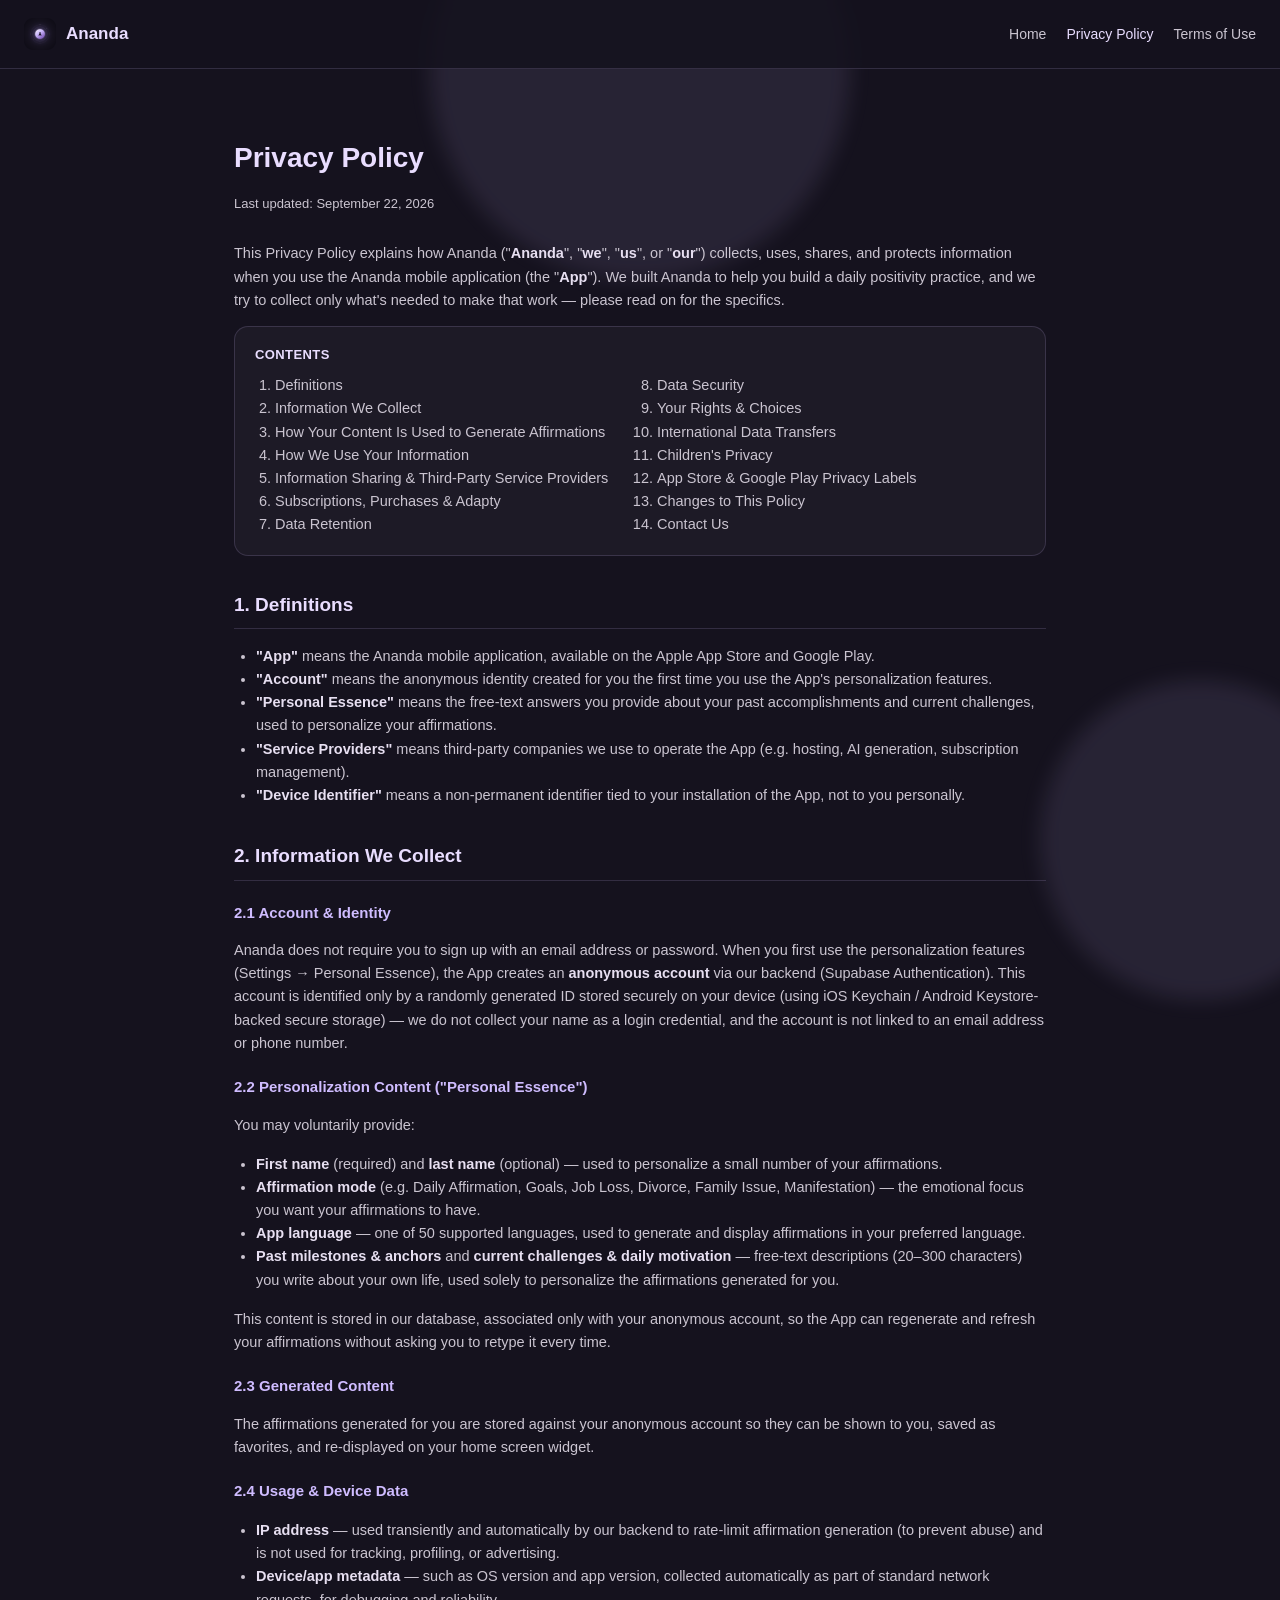
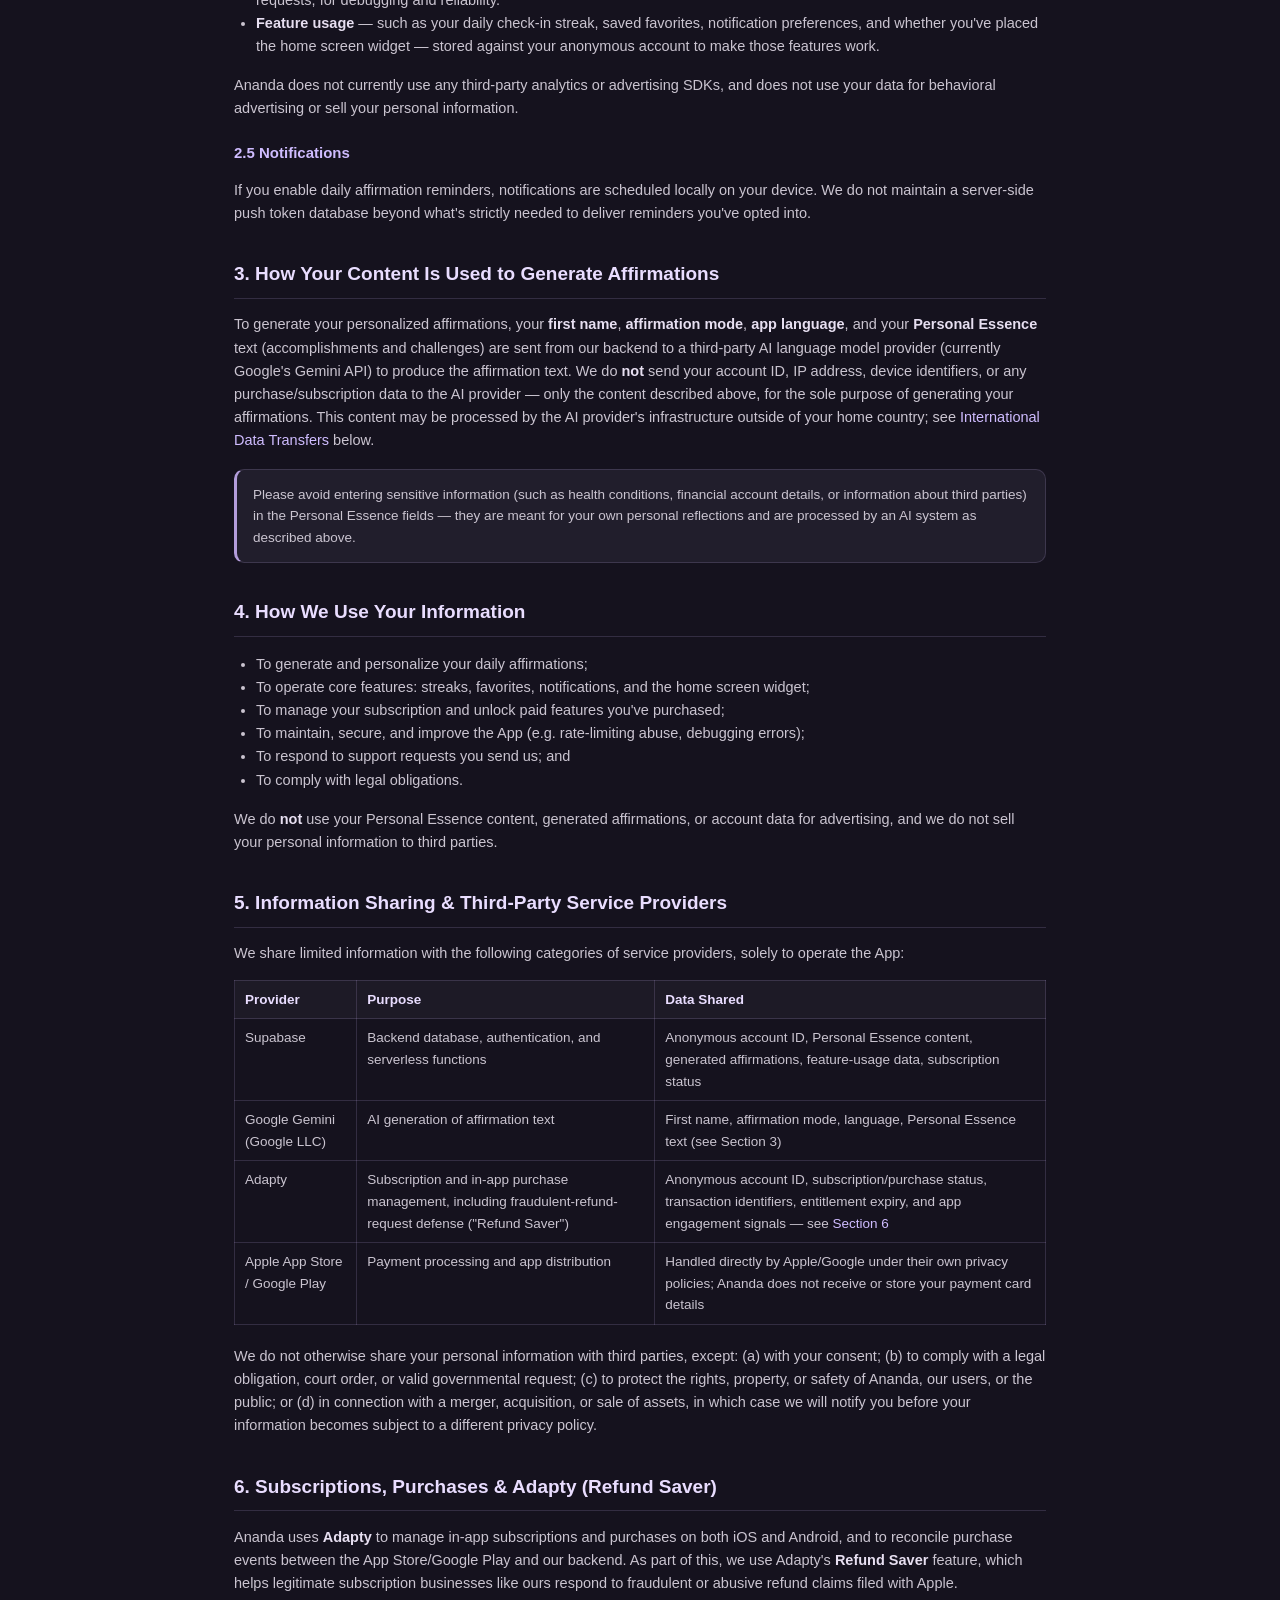
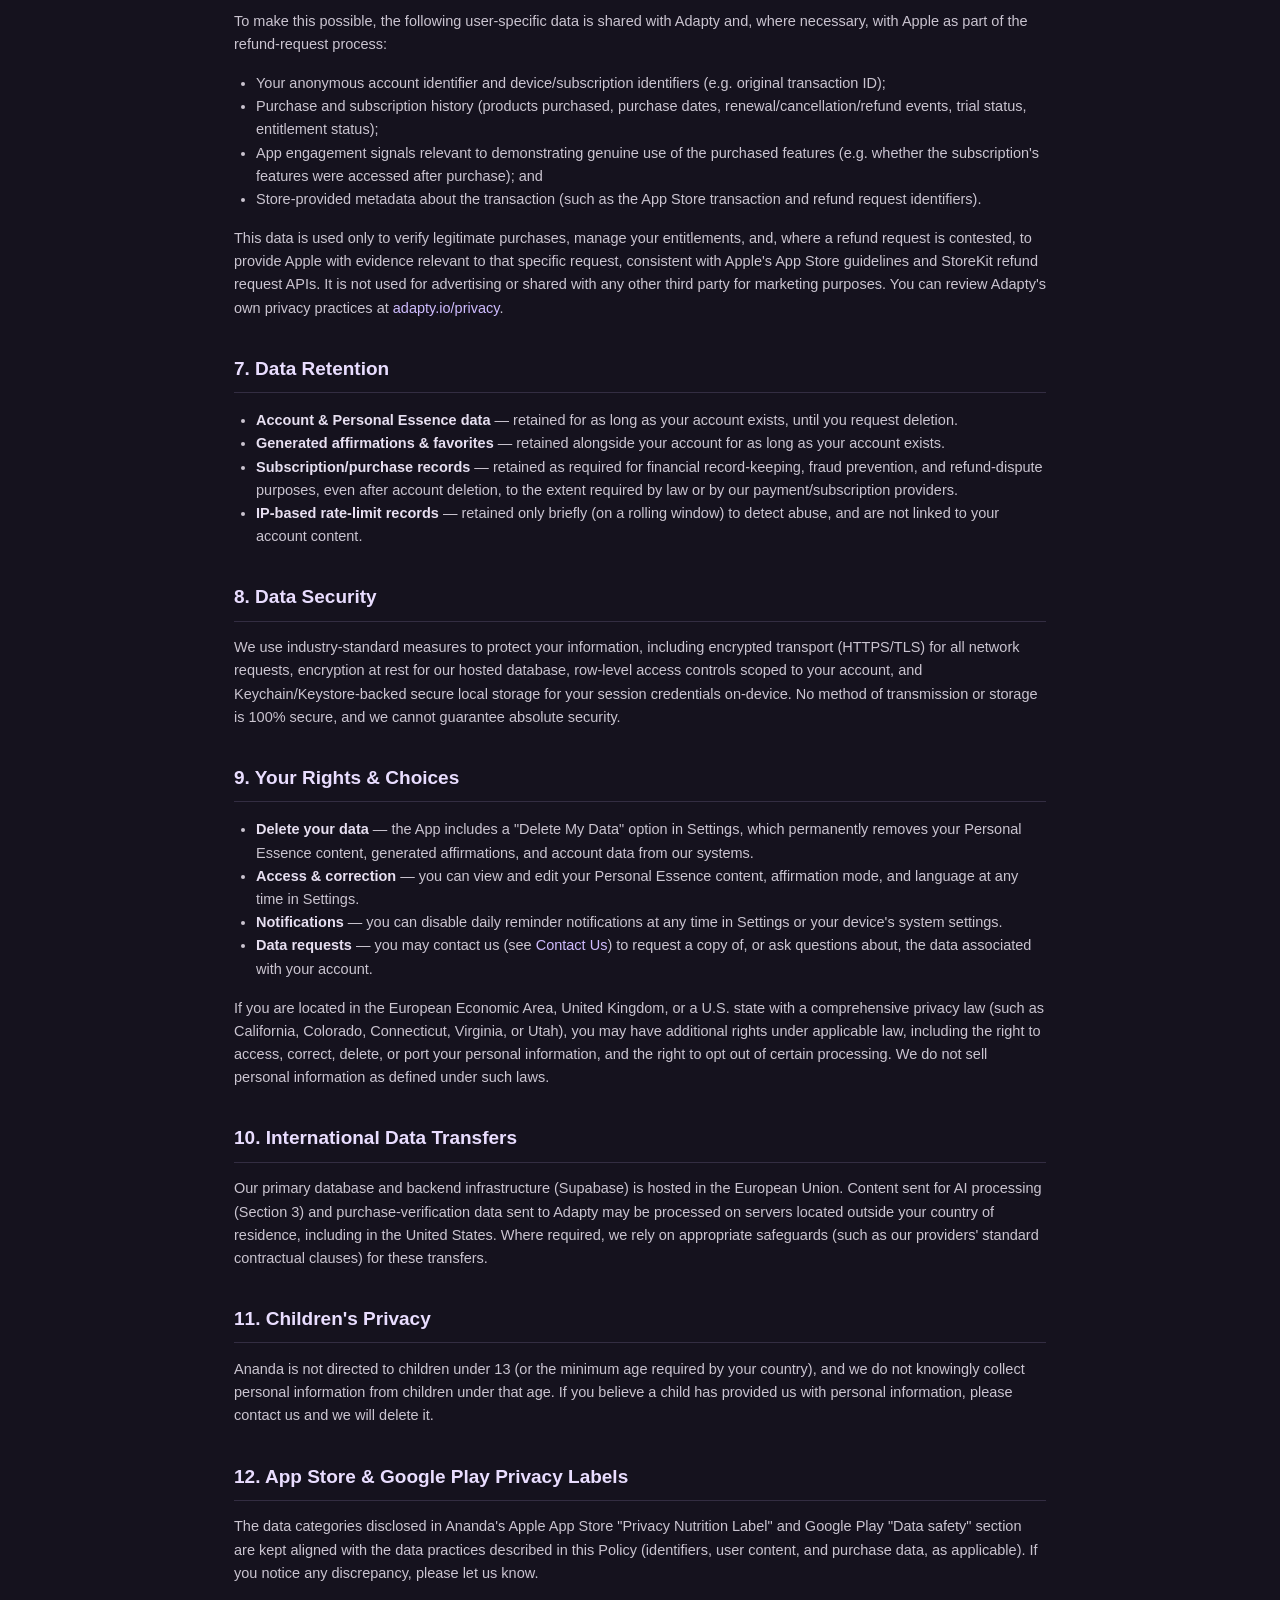
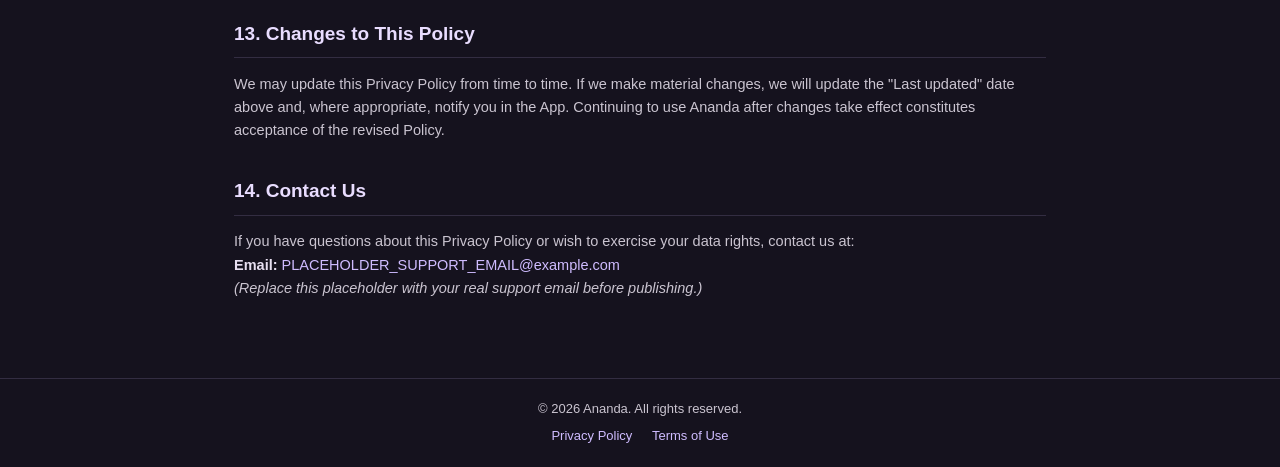
==== privacy.html @ 6c990116 "Add Ananda website: homepage, privacy policy, terms of use Standalone static site for GitHub Pages, " ====
<!DOCTYPE html>
<html lang="en">
<head>
<meta charset="UTF-8" />
<meta name="viewport" content="width=device-width, initial-scale=1.0" />
<title>Privacy Policy — Ananda</title>
<meta name="description" content="Ananda Privacy Policy: what data we collect, how it's used, and your rights." />
<link rel="icon" href="assets/favicon.png" />
<link rel="stylesheet" href="assets/style.css" />
</head>
<body>
<div class="aura aura-1"></div>
<div class="aura aura-2"></div>

<header class="site-header">
  <div class="brand"><img src="assets/icon.png" alt="Ananda logo" /> Ananda</div>
  <nav class="site-nav">
    <a href="index.html">Home</a>
    <a href="privacy.html" class="active">Privacy Policy</a>
    <a href="terms.html">Terms of Use</a>
  </nav>
</header>

<main class="legal-doc">
  <h1>Privacy Policy</h1>
  <p class="updated">Last updated: September 22, 2026</p>

  <p>
    This Privacy Policy explains how Ananda ("<strong>Ananda</strong>", "<strong>we</strong>", "<strong>us</strong>", or
    "<strong>our</strong>") collects, uses, shares, and protects information when you use the Ananda mobile
    application (the "<strong>App</strong>"). We built Ananda to help you build a daily positivity practice, and we
    try to collect only what's needed to make that work — please read on for the specifics.
  </p>

  <div class="toc">
    <p>Contents</p>
    <ol>
      <li><a href="#definitions">Definitions</a></li>
      <li><a href="#info-we-collect">Information We Collect</a></li>
      <li><a href="#ai-processing">How Your Content Is Used to Generate Affirmations</a></li>
      <li><a href="#how-we-use">How We Use Your Information</a></li>
      <li><a href="#sharing">Information Sharing &amp; Third‑Party Service Providers</a></li>
      <li><a href="#subscriptions">Subscriptions, Purchases &amp; Adapty</a></li>
      <li><a href="#retention">Data Retention</a></li>
      <li><a href="#security">Data Security</a></li>
      <li><a href="#rights">Your Rights &amp; Choices</a></li>
      <li><a href="#transfers">International Data Transfers</a></li>
      <li><a href="#children">Children's Privacy</a></li>
      <li><a href="#store-labels">App Store &amp; Google Play Privacy Labels</a></li>
      <li><a href="#changes">Changes to This Policy</a></li>
      <li><a href="#contact">Contact Us</a></li>
    </ol>
  </div>

  <h2 id="definitions">1. Definitions</h2>
  <ul>
    <li><strong>"App"</strong> means the Ananda mobile application, available on the Apple App Store and Google Play.</li>
    <li><strong>"Account"</strong> means the anonymous identity created for you the first time you use the App's personalization features.</li>
    <li><strong>"Personal Essence"</strong> means the free-text answers you provide about your past accomplishments and current challenges, used to personalize your affirmations.</li>
    <li><strong>"Service Providers"</strong> means third-party companies we use to operate the App (e.g. hosting, AI generation, subscription management).</li>
    <li><strong>"Device Identifier"</strong> means a non-permanent identifier tied to your installation of the App, not to you personally.</li>
  </ul>

  <h2 id="info-we-collect">2. Information We Collect</h2>

  <h3>2.1 Account &amp; Identity</h3>
  <p>
    Ananda does not require you to sign up with an email address or password. When you first use the personalization
    features (Settings → Personal Essence), the App creates an <strong>anonymous account</strong> via our backend
    (Supabase Authentication). This account is identified only by a randomly generated ID stored securely on your
    device (using iOS Keychain / Android Keystore-backed secure storage) — we do not collect your name as a login
    credential, and the account is not linked to an email address or phone number.
  </p>

  <h3>2.2 Personalization Content ("Personal Essence")</h3>
  <p>You may voluntarily provide:</p>
  <ul>
    <li><strong>First name</strong> (required) and <strong>last name</strong> (optional) — used to personalize a small number of your affirmations.</li>
    <li><strong>Affirmation mode</strong> (e.g. Daily Affirmation, Goals, Job Loss, Divorce, Family Issue, Manifestation) — the emotional focus you want your affirmations to have.</li>
    <li><strong>App language</strong> — one of 50 supported languages, used to generate and display affirmations in your preferred language.</li>
    <li><strong>Past milestones &amp; anchors</strong> and <strong>current challenges &amp; daily motivation</strong> — free-text descriptions (20–300 characters) you write about your own life, used solely to personalize the affirmations generated for you.</li>
  </ul>
  <p>This content is stored in our database, associated only with your anonymous account, so the App can regenerate and refresh your affirmations without asking you to retype it every time.</p>

  <h3>2.3 Generated Content</h3>
  <p>The affirmations generated for you are stored against your anonymous account so they can be shown to you, saved as favorites, and re-displayed on your home screen widget.</p>

  <h3>2.4 Usage &amp; Device Data</h3>
  <ul>
    <li><strong>IP address</strong> — used transiently and automatically by our backend to rate-limit affirmation generation (to prevent abuse) and is not used for tracking, profiling, or advertising.</li>
    <li><strong>Device/app metadata</strong> — such as OS version and app version, collected automatically as part of standard network requests, for debugging and reliability.</li>
    <li><strong>Feature usage</strong> — such as your daily check-in streak, saved favorites, notification preferences, and whether you've placed the home screen widget — stored against your anonymous account to make those features work.</li>
  </ul>
  <p>Ananda does not currently use any third-party analytics or advertising SDKs, and does not use your data for behavioral advertising or sell your personal information.</p>

  <h3>2.5 Notifications</h3>
  <p>If you enable daily affirmation reminders, notifications are scheduled locally on your device. We do not maintain a server-side push token database beyond what's strictly needed to deliver reminders you've opted into.</p>

  <h2 id="ai-processing">3. How Your Content Is Used to Generate Affirmations</h2>
  <p>
    To generate your personalized affirmations, your <strong>first name</strong>, <strong>affirmation mode</strong>,
    <strong>app language</strong>, and your <strong>Personal Essence</strong> text (accomplishments and challenges)
    are sent from our backend to a third-party AI language model provider (currently Google's Gemini API) to
    produce the affirmation text. We do <strong>not</strong> send your account ID, IP address, device identifiers,
    or any purchase/subscription data to the AI provider — only the content described above, for the sole purpose
    of generating your affirmations. This content may be processed by the AI provider's infrastructure outside of
    your home country; see <a href="#transfers">International Data Transfers</a> below.
  </p>
  <div class="callout">
    Please avoid entering sensitive information (such as health conditions, financial account details, or
    information about third parties) in the Personal Essence fields — they are meant for your own personal
    reflections and are processed by an AI system as described above.
  </div>

  <h2 id="how-we-use">4. How We Use Your Information</h2>
  <ul>
    <li>To generate and personalize your daily affirmations;</li>
    <li>To operate core features: streaks, favorites, notifications, and the home screen widget;</li>
    <li>To manage your subscription and unlock paid features you've purchased;</li>
    <li>To maintain, secure, and improve the App (e.g. rate-limiting abuse, debugging errors);</li>
    <li>To respond to support requests you send us; and</li>
    <li>To comply with legal obligations.</li>
  </ul>
  <p>We do <strong>not</strong> use your Personal Essence content, generated affirmations, or account data for advertising, and we do not sell your personal information to third parties.</p>

  <h2 id="sharing">5. Information Sharing &amp; Third‑Party Service Providers</h2>
  <p>We share limited information with the following categories of service providers, solely to operate the App:</p>
  <table>
    <tr><th>Provider</th><th>Purpose</th><th>Data Shared</th></tr>
    <tr><td>Supabase</td><td>Backend database, authentication, and serverless functions</td><td>Anonymous account ID, Personal Essence content, generated affirmations, feature-usage data, subscription status</td></tr>
    <tr><td>Google Gemini (Google LLC)</td><td>AI generation of affirmation text</td><td>First name, affirmation mode, language, Personal Essence text (see Section 3)</td></tr>
    <tr><td>Adapty</td><td>Subscription and in-app purchase management, including fraudulent-refund-request defense ("Refund Saver")</td><td>Anonymous account ID, subscription/purchase status, transaction identifiers, entitlement expiry, and app engagement signals — see <a href="#subscriptions">Section 6</a></td></tr>
    <tr><td>Apple App Store / Google Play</td><td>Payment processing and app distribution</td><td>Handled directly by Apple/Google under their own privacy policies; Ananda does not receive or store your payment card details</td></tr>
  </table>
  <p>
    We do not otherwise share your personal information with third parties, except: (a) with your consent; (b) to
    comply with a legal obligation, court order, or valid governmental request; (c) to protect the rights, property,
    or safety of Ananda, our users, or the public; or (d) in connection with a merger, acquisition, or sale of
    assets, in which case we will notify you before your information becomes subject to a different privacy policy.
  </p>

  <h2 id="subscriptions">6. Subscriptions, Purchases &amp; Adapty (Refund Saver)</h2>
  <p>
    Ananda uses <strong>Adapty</strong> to manage in-app subscriptions and purchases on both iOS and Android, and to
    reconcile purchase events between the App Store/Google Play and our backend. As part of this, we use Adapty's
    <strong>Refund Saver</strong> feature, which helps legitimate subscription businesses like ours respond to
    fraudulent or abusive refund claims filed with Apple.
  </p>
  <p>To make this possible, the following user-specific data is shared with Adapty and, where necessary, with Apple as part of the refund-request process:</p>
  <ul>
    <li>Your anonymous account identifier and device/subscription identifiers (e.g. original transaction ID);</li>
    <li>Purchase and subscription history (products purchased, purchase dates, renewal/cancellation/refund events, trial status, entitlement status);</li>
    <li>App engagement signals relevant to demonstrating genuine use of the purchased features (e.g. whether the subscription's features were accessed after purchase); and</li>
    <li>Store-provided metadata about the transaction (such as the App Store transaction and refund request identifiers).</li>
  </ul>
  <p>
    This data is used only to verify legitimate purchases, manage your entitlements, and, where a refund request
    is contested, to provide Apple with evidence relevant to that specific request, consistent with Apple's App
    Store guidelines and StoreKit refund request APIs. It is not used for advertising or shared with any other
    third party for marketing purposes. You can review Adapty's own privacy practices at
    <a href="https://adapty.io/privacy" target="_blank" rel="noopener">adapty.io/privacy</a>.
  </p>

  <h2 id="retention">7. Data Retention</h2>
  <ul>
    <li><strong>Account &amp; Personal Essence data</strong> — retained for as long as your account exists, until you request deletion.</li>
    <li><strong>Generated affirmations &amp; favorites</strong> — retained alongside your account for as long as your account exists.</li>
    <li><strong>Subscription/purchase records</strong> — retained as required for financial record-keeping, fraud prevention, and refund-dispute purposes, even after account deletion, to the extent required by law or by our payment/subscription providers.</li>
    <li><strong>IP-based rate-limit records</strong> — retained only briefly (on a rolling window) to detect abuse, and are not linked to your account content.</li>
  </ul>

  <h2 id="security">8. Data Security</h2>
  <p>
    We use industry-standard measures to protect your information, including encrypted transport (HTTPS/TLS) for
    all network requests, encryption at rest for our hosted database, row-level access controls scoped to your
    account, and Keychain/Keystore-backed secure local storage for your session credentials on-device. No method of
    transmission or storage is 100% secure, and we cannot guarantee absolute security.
  </p>

  <h2 id="rights">9. Your Rights &amp; Choices</h2>
  <ul>
    <li><strong>Delete your data</strong> — the App includes a "Delete My Data" option in Settings, which permanently removes your Personal Essence content, generated affirmations, and account data from our systems.</li>
    <li><strong>Access &amp; correction</strong> — you can view and edit your Personal Essence content, affirmation mode, and language at any time in Settings.</li>
    <li><strong>Notifications</strong> — you can disable daily reminder notifications at any time in Settings or your device's system settings.</li>
    <li><strong>Data requests</strong> — you may contact us (see <a href="#contact">Contact Us</a>) to request a copy of, or ask questions about, the data associated with your account.</li>
  </ul>
  <p>
    If you are located in the European Economic Area, United Kingdom, or a U.S. state with a comprehensive privacy
    law (such as California, Colorado, Connecticut, Virginia, or Utah), you may have additional rights under
    applicable law, including the right to access, correct, delete, or port your personal information, and the
    right to opt out of certain processing. We do not sell personal information as defined under such laws.
  </p>

  <h2 id="transfers">10. International Data Transfers</h2>
  <p>
    Our primary database and backend infrastructure (Supabase) is hosted in the European Union. Content sent for AI
    processing (Section 3) and purchase-verification data sent to Adapty may be processed on servers located outside
    your country of residence, including in the United States. Where required, we rely on appropriate safeguards
    (such as our providers' standard contractual clauses) for these transfers.
  </p>

  <h2 id="children">11. Children's Privacy</h2>
  <p>
    Ananda is not directed to children under 13 (or the minimum age required by your country), and we do not
    knowingly collect personal information from children under that age. If you believe a child has provided us
    with personal information, please contact us and we will delete it.
  </p>

  <h2 id="store-labels">12. App Store &amp; Google Play Privacy Labels</h2>
  <p>
    The data categories disclosed in Ananda's Apple App Store "Privacy Nutrition Label" and Google Play "Data
    safety" section are kept aligned with the data practices described in this Policy (identifiers, user content,
    and purchase data, as applicable). If you notice any discrepancy, please let us know.
  </p>

  <h2 id="changes">13. Changes to This Policy</h2>
  <p>
    We may update this Privacy Policy from time to time. If we make material changes, we will update the "Last
    updated" date above and, where appropriate, notify you in the App. Continuing to use Ananda after changes take
    effect constitutes acceptance of the revised Policy.
  </p>

  <h2 id="contact">14. Contact Us</h2>
  <p>
    If you have questions about this Privacy Policy or wish to exercise your data rights, contact us at:
    <br /><strong>Email:</strong> <a href="mailto:PLACEHOLDER_SUPPORT_EMAIL@example.com">PLACEHOLDER_SUPPORT_EMAIL@example.com</a>
    <br /><em>(Replace this placeholder with your real support email before publishing.)</em>
  </p>
</main>

<footer class="site-footer">
  <div>© <span id="year"></span> Ananda. All rights reserved.</div>
  <div class="legal-links">
    <a href="privacy.html">Privacy Policy</a>
    <a href="terms.html">Terms of Use</a>
  </div>
</footer>
<script>document.getElementById('year').textContent = new Date().getFullYear();</script>
</body>
</html>
---- assets/style.css ----
:root {
  --bg: #15121e;
  --surface: #1d1a26;
  --surface-2: #211e2c;
  --border: rgba(208, 188, 255, 0.16);
  --text: #e7dff1;
  --text-dim: #cac4d0;
  --primary: #e9ddff;
  --accent: #cfbcff;
  --accent-strong: #b39ddb;
}

* { box-sizing: border-box; }

html, body {
  margin: 0;
  padding: 0;
  background: var(--bg);
  color: var(--text);
  font-family: -apple-system, BlinkMacSystemFont, "Segoe UI", Roboto, "Helvetica Neue", Arial, sans-serif;
  line-height: 1.6;
}

body {
  min-height: 100vh;
  display: flex;
  flex-direction: column;
}

a { color: var(--accent); text-decoration: none; }
a:hover { text-decoration: underline; }

.aura {
  position: fixed;
  border-radius: 50%;
  background: rgba(208, 188, 255, 0.10);
  filter: blur(10px);
  pointer-events: none;
  z-index: 0;
}
.aura-1 { width: 420px; height: 420px; top: -140px; left: 50%; transform: translateX(-50%); }
.aura-2 { width: 320px; height: 320px; bottom: -100px; right: -80px; }

header.site-header {
  position: relative;
  z-index: 1;
  display: flex;
  align-items: center;
  justify-content: space-between;
  padding: 18px 24px;
  border-bottom: 1px solid var(--border);
  background: rgba(21, 18, 30, 0.85);
  backdrop-filter: blur(6px);
}

.brand {
  display: flex;
  align-items: center;
  gap: 10px;
  font-weight: 700;
  font-size: 17px;
  color: var(--primary);
}
.brand img { width: 32px; height: 32px; border-radius: 9px; }

nav.site-nav { display: flex; gap: 20px; }
nav.site-nav a { color: var(--text-dim); font-size: 14px; font-weight: 500; }
nav.site-nav a.active, nav.site-nav a:hover { color: var(--primary); }

main {
  position: relative;
  z-index: 1;
  flex: 1;
  width: 100%;
  max-width: 860px;
  margin: 0 auto;
  padding: 48px 24px 64px;
}

footer.site-footer {
  position: relative;
  z-index: 1;
  border-top: 1px solid var(--border);
  padding: 20px 24px;
  text-align: center;
  font-size: 13px;
  color: var(--text-dim);
}
footer.site-footer .legal-links { margin-top: 6px; }
footer.site-footer .legal-links a { margin: 0 8px; }

/* Homepage */
.hero { text-align: center; padding: 40px 0 8px; }
.hero-icon {
  width: 96px;
  height: 96px;
  border-radius: 24px;
  margin-bottom: 20px;
  box-shadow: 0 0 40px rgba(208, 188, 255, 0.25);
}
.hero h1 {
  font-size: 34px;
  margin: 0 0 12px;
  color: var(--primary);
  letter-spacing: 0.2px;
}
.hero p.tagline {
  color: var(--text-dim);
  font-size: 16px;
  max-width: 520px;
  margin: 0 auto 32px;
}

.store-badges {
  display: flex;
  justify-content: center;
  flex-wrap: wrap;
  gap: 16px;
  margin-bottom: 40px;
}
.store-badge {
  display: inline-flex;
  align-items: center;
  gap: 10px;
  background: var(--surface);
  border: 1px solid var(--border);
  border-radius: 14px;
  padding: 12px 22px;
  color: var(--text);
  font-weight: 600;
  font-size: 15px;
  transition: border-color 0.15s, transform 0.15s;
}
.store-badge:hover {
  border-color: var(--accent-strong);
  transform: translateY(-2px);
  text-decoration: none;
}
.store-badge svg { width: 22px; height: 22px; flex-shrink: 0; }
.store-badge .badge-text { display: flex; flex-direction: column; align-items: flex-start; }
.store-badge .badge-text small { font-size: 10.5px; color: var(--text-dim); font-weight: 400; }

.placeholder-note {
  text-align: center;
  font-size: 12.5px;
  color: var(--text-dim);
  opacity: 0.75;
  margin-top: -24px;
  margin-bottom: 40px;
}

.features {
  display: grid;
  grid-template-columns: repeat(auto-fit, minmax(220px, 1fr));
  gap: 18px;
  margin-top: 8px;
}
.feature-card {
  background: var(--surface);
  border: 1px solid var(--border);
  border-radius: 16px;
  padding: 20px;
}
.feature-card h3 { margin: 0 0 8px; font-size: 15px; color: var(--primary); }
.feature-card p { margin: 0; font-size: 13.5px; color: var(--text-dim); }

/* Legal pages */
.legal-doc h1 {
  font-size: 28px;
  color: var(--primary);
  margin-bottom: 4px;
}
.legal-doc .updated {
  color: var(--text-dim);
  font-size: 13px;
  margin-bottom: 28px;
}
.legal-doc h2 {
  font-size: 19px;
  color: var(--primary);
  margin-top: 34px;
  margin-bottom: 10px;
  border-bottom: 1px solid var(--border);
  padding-bottom: 8px;
}
.legal-doc h3 {
  font-size: 15px;
  color: var(--accent);
  margin-top: 20px;
  margin-bottom: 6px;
}
.legal-doc p, .legal-doc li { font-size: 14.5px; color: var(--text-dim); }
.legal-doc ul, .legal-doc ol { padding-left: 22px; }
.legal-doc strong { color: var(--text); }
.legal-doc table {
  width: 100%;
  border-collapse: collapse;
  margin: 12px 0 20px;
  font-size: 13.5px;
}
.legal-doc th, .legal-doc td {
  border: 1px solid var(--border);
  padding: 8px 10px;
  text-align: left;
  color: var(--text-dim);
  vertical-align: top;
}
.legal-doc th { color: var(--primary); background: var(--surface); }
.callout {
  background: var(--surface-2);
  border: 1px solid var(--border);
  border-left: 3px solid var(--accent-strong);
  border-radius: 10px;
  padding: 14px 16px;
  margin: 16px 0;
  font-size: 13.5px;
  color: var(--text-dim);
}
.toc {
  background: var(--surface);
  border: 1px solid var(--border);
  border-radius: 14px;
  padding: 18px 20px;
  margin-bottom: 30px;
}
.toc p { margin: 0 0 8px; font-weight: 600; color: var(--primary); font-size: 13px; text-transform: uppercase; letter-spacing: 0.4px; }
.toc ol { margin: 0; padding-left: 20px; columns: 2; font-size: 13.5px; }
.toc a { color: var(--text-dim); }
.toc a:hover { color: var(--accent); }

@media (max-width: 560px) {
  .toc ol { columns: 1; }
  nav.site-nav { gap: 12px; }
  .hero h1 { font-size: 26px; }
}
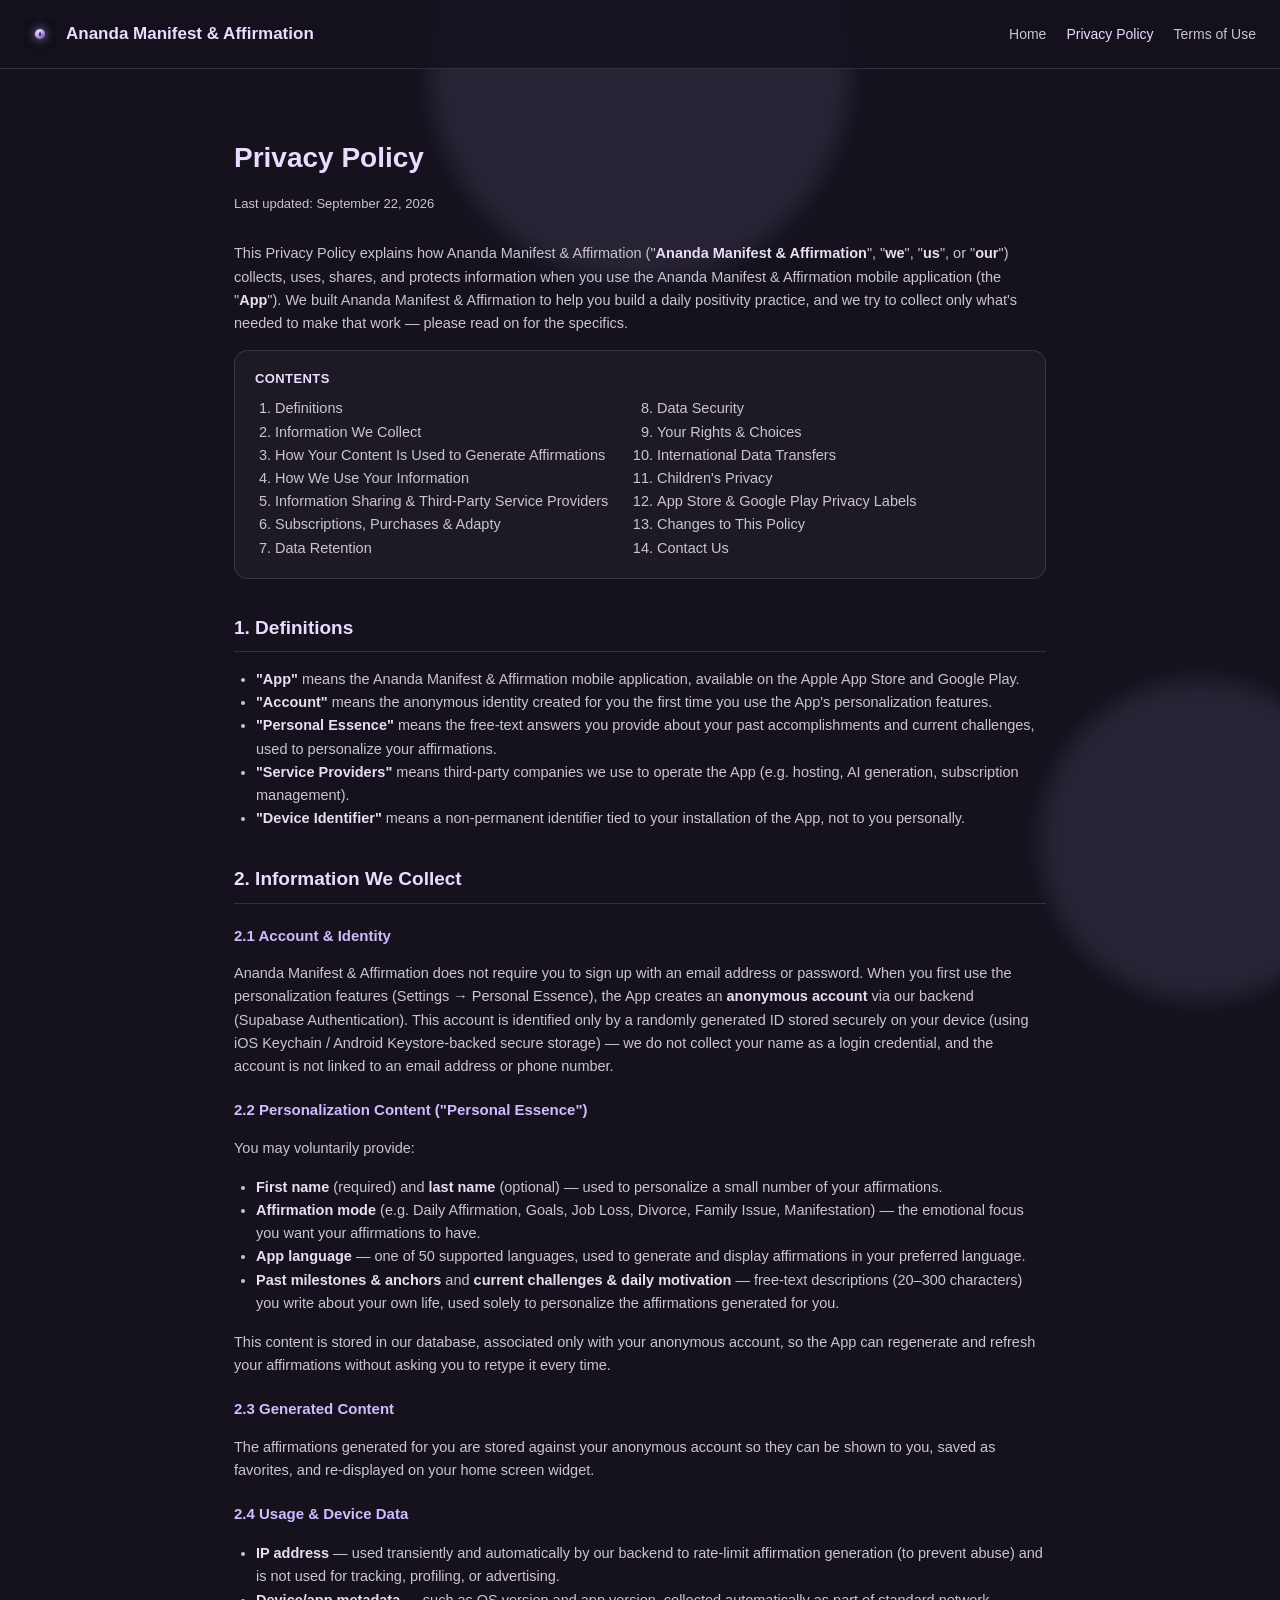
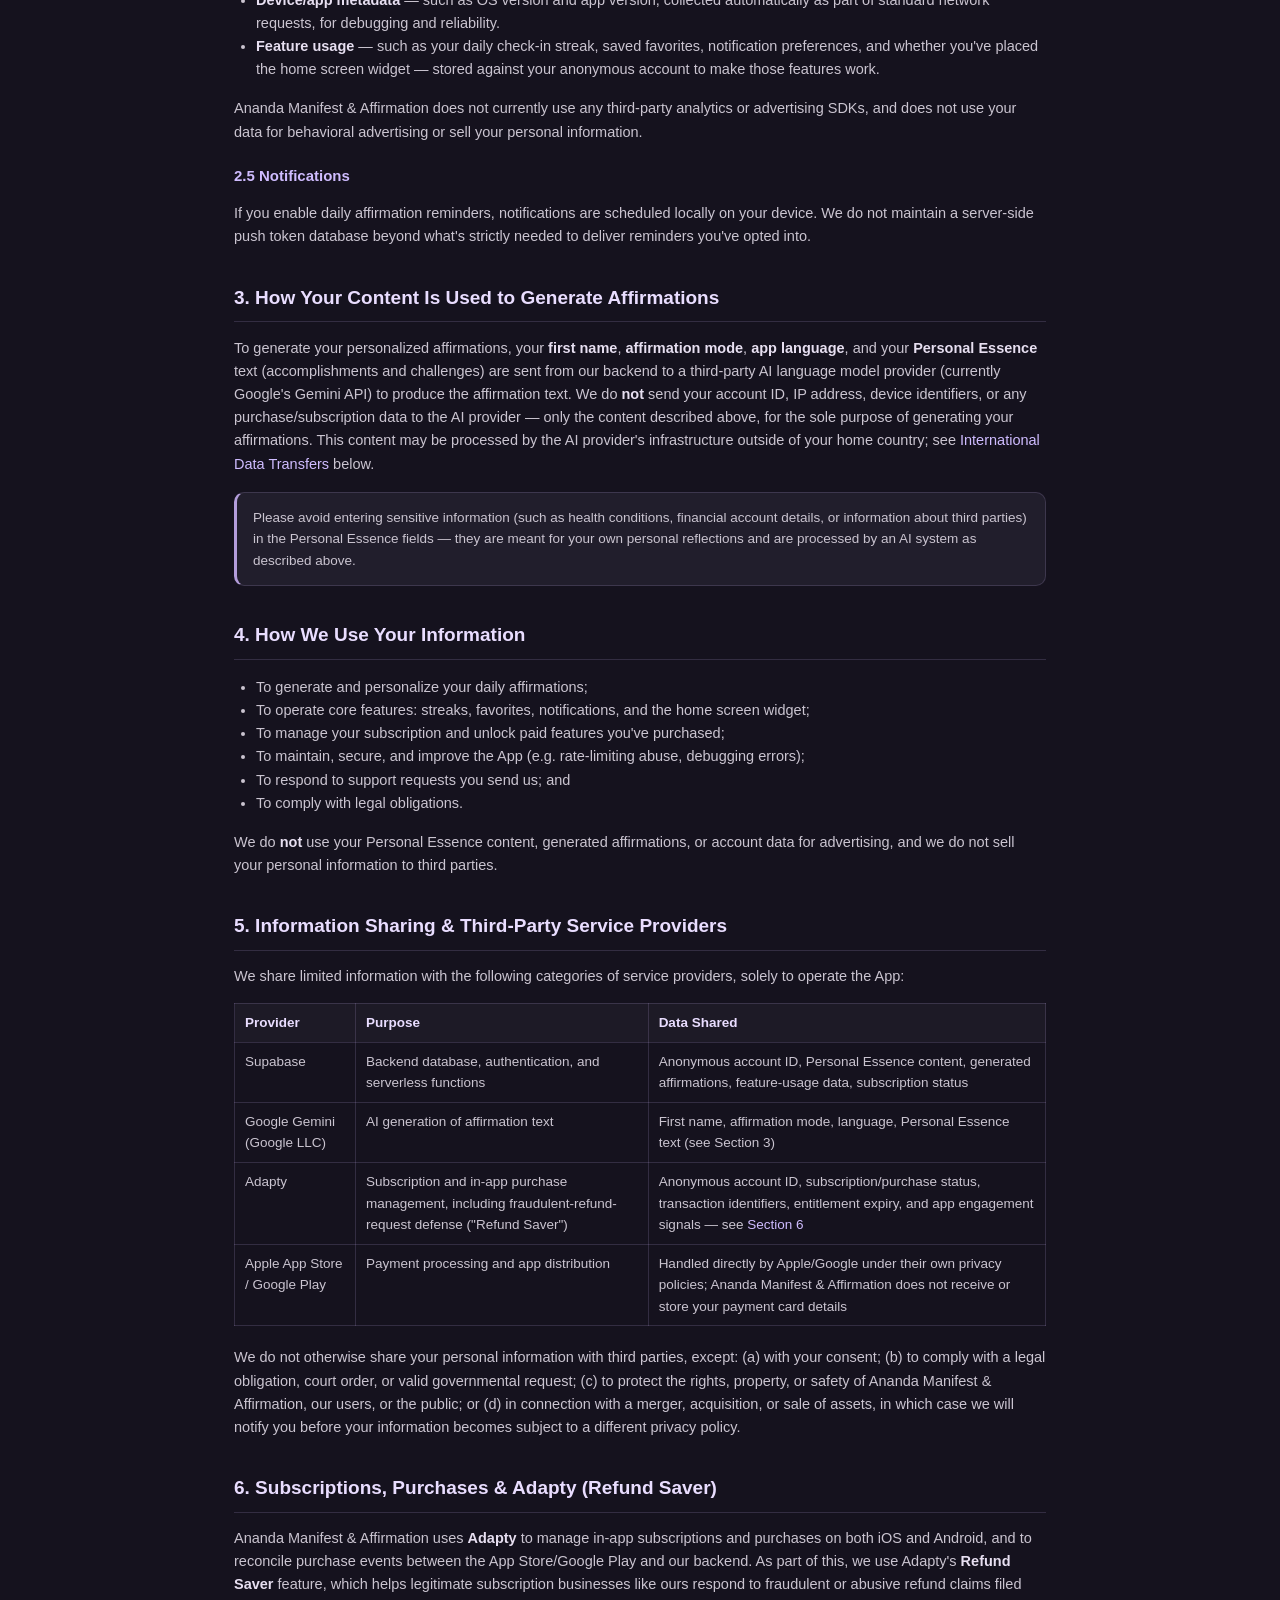
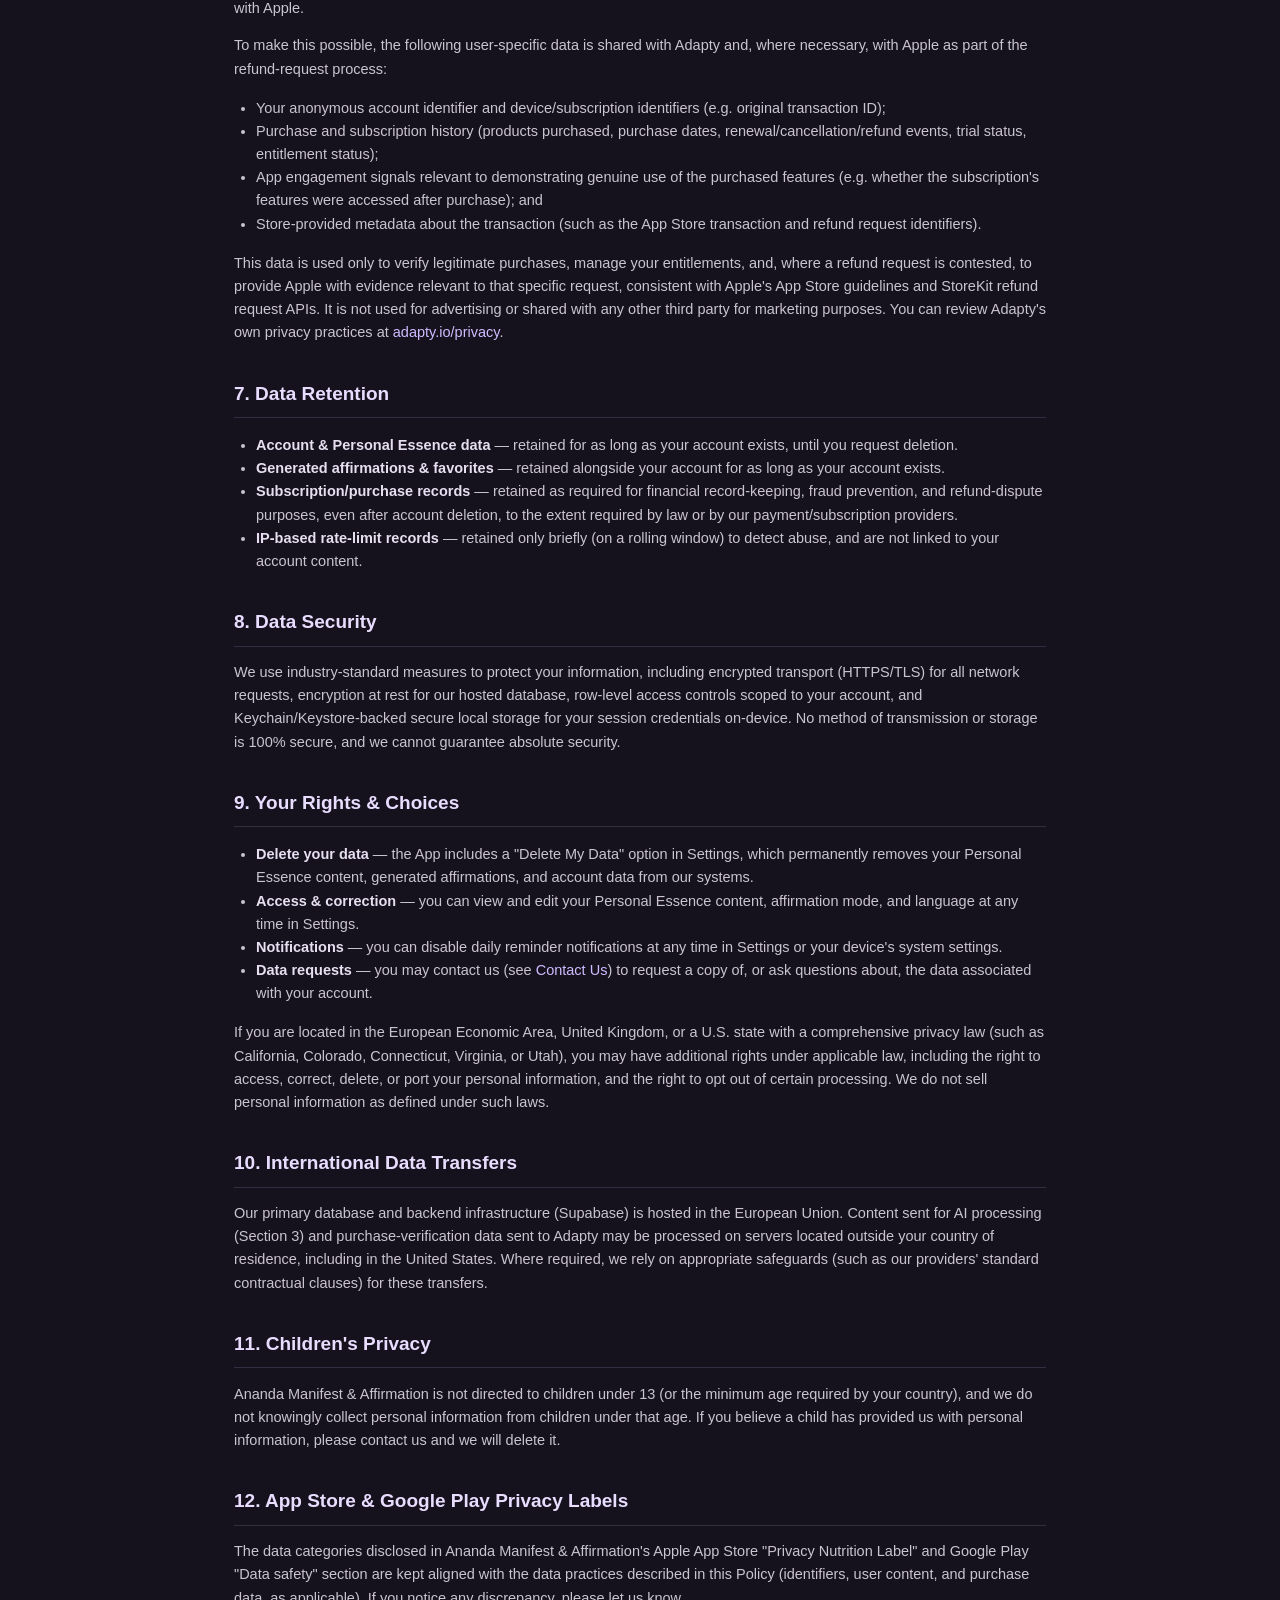
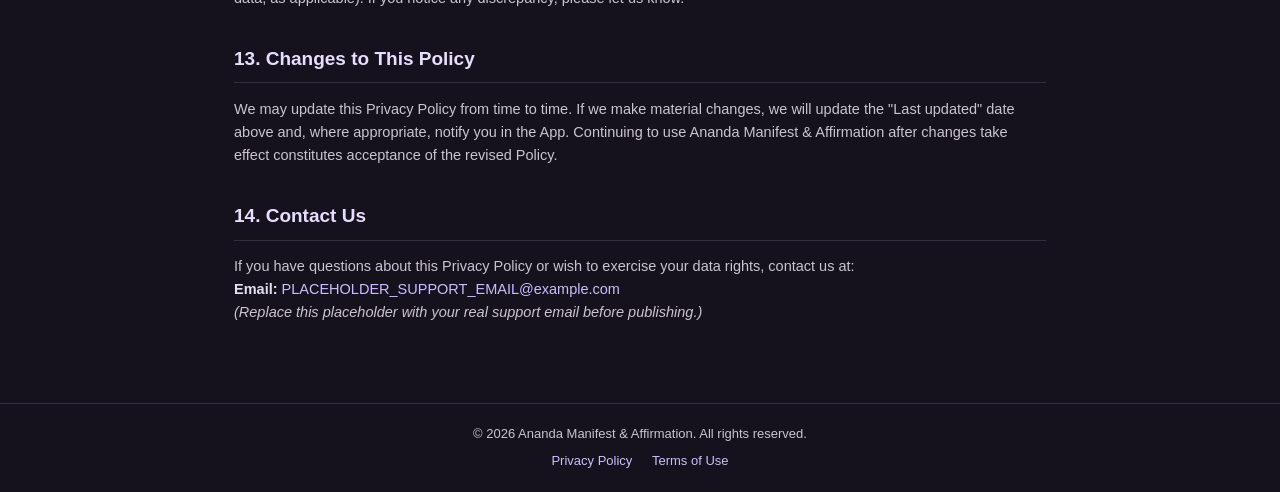
==== commit 23846feb: "Rename site branding to Ananda Manifest & Affirmation Updates page titles, meta descriptions, header" ====
--- a/privacy.html
+++ b/privacy.html
@@ -3,8 +3,8 @@
 <head>
 <meta charset="UTF-8" />
 <meta name="viewport" content="width=device-width, initial-scale=1.0" />
-<title>Privacy Policy — Ananda</title>
-<meta name="description" content="Ananda Privacy Policy: what data we collect, how it's used, and your rights." />
+<title>Privacy Policy — Ananda Manifest & Affirmation</title>
+<meta name="description" content="Ananda Manifest & Affirmation Privacy Policy: what data we collect, how it's used, and your rights." />
 <link rel="icon" href="assets/favicon.png" />
 <link rel="stylesheet" href="assets/style.css" />
 </head>
@@ -13,7 +13,7 @@
 <div class="aura aura-2"></div>
 
 <header class="site-header">
-  <div class="brand"><img src="assets/icon.png" alt="Ananda logo" /> Ananda</div>
+  <div class="brand"><img src="assets/icon.png" alt="Ananda Manifest & Affirmation logo" /> Ananda Manifest & Affirmation</div>
   <nav class="site-nav">
     <a href="index.html">Home</a>
     <a href="privacy.html" class="active">Privacy Policy</a>
@@ -26,9 +26,9 @@
   <p class="updated">Last updated: September 22, 2026</p>
 
   <p>
-    This Privacy Policy explains how Ananda ("<strong>Ananda</strong>", "<strong>we</strong>", "<strong>us</strong>", or
-    "<strong>our</strong>") collects, uses, shares, and protects information when you use the Ananda mobile
-    application (the "<strong>App</strong>"). We built Ananda to help you build a daily positivity practice, and we
+    This Privacy Policy explains how Ananda Manifest & Affirmation ("<strong>Ananda Manifest & Affirmation</strong>", "<strong>we</strong>", "<strong>us</strong>", or
+    "<strong>our</strong>") collects, uses, shares, and protects information when you use the Ananda Manifest & Affirmation mobile
+    application (the "<strong>App</strong>"). We built Ananda Manifest & Affirmation to help you build a daily positivity practice, and we
     try to collect only what's needed to make that work — please read on for the specifics.
   </p>
 
@@ -54,7 +54,7 @@
 
   <h2 id="definitions">1. Definitions</h2>
   <ul>
-    <li><strong>"App"</strong> means the Ananda mobile application, available on the Apple App Store and Google Play.</li>
+    <li><strong>"App"</strong> means the Ananda Manifest & Affirmation mobile application, available on the Apple App Store and Google Play.</li>
     <li><strong>"Account"</strong> means the anonymous identity created for you the first time you use the App's personalization features.</li>
     <li><strong>"Personal Essence"</strong> means the free-text answers you provide about your past accomplishments and current challenges, used to personalize your affirmations.</li>
     <li><strong>"Service Providers"</strong> means third-party companies we use to operate the App (e.g. hosting, AI generation, subscription management).</li>
@@ -65,7 +65,7 @@
 
   <h3>2.1 Account &amp; Identity</h3>
   <p>
-    Ananda does not require you to sign up with an email address or password. When you first use the personalization
+    Ananda Manifest & Affirmation does not require you to sign up with an email address or password. When you first use the personalization
     features (Settings → Personal Essence), the App creates an <strong>anonymous account</strong> via our backend
     (Supabase Authentication). This account is identified only by a randomly generated ID stored securely on your
     device (using iOS Keychain / Android Keystore-backed secure storage) — we do not collect your name as a login
@@ -91,7 +91,7 @@
     <li><strong>Device/app metadata</strong> — such as OS version and app version, collected automatically as part of standard network requests, for debugging and reliability.</li>
     <li><strong>Feature usage</strong> — such as your daily check-in streak, saved favorites, notification preferences, and whether you've placed the home screen widget — stored against your anonymous account to make those features work.</li>
   </ul>
-  <p>Ananda does not currently use any third-party analytics or advertising SDKs, and does not use your data for behavioral advertising or sell your personal information.</p>
+  <p>Ananda Manifest & Affirmation does not currently use any third-party analytics or advertising SDKs, and does not use your data for behavioral advertising or sell your personal information.</p>
 
   <h3>2.5 Notifications</h3>
   <p>If you enable daily affirmation reminders, notifications are scheduled locally on your device. We do not maintain a server-side push token database beyond what's strictly needed to deliver reminders you've opted into.</p>
@@ -130,18 +130,18 @@
     <tr><td>Supabase</td><td>Backend database, authentication, and serverless functions</td><td>Anonymous account ID, Personal Essence content, generated affirmations, feature-usage data, subscription status</td></tr>
     <tr><td>Google Gemini (Google LLC)</td><td>AI generation of affirmation text</td><td>First name, affirmation mode, language, Personal Essence text (see Section 3)</td></tr>
     <tr><td>Adapty</td><td>Subscription and in-app purchase management, including fraudulent-refund-request defense ("Refund Saver")</td><td>Anonymous account ID, subscription/purchase status, transaction identifiers, entitlement expiry, and app engagement signals — see <a href="#subscriptions">Section 6</a></td></tr>
-    <tr><td>Apple App Store / Google Play</td><td>Payment processing and app distribution</td><td>Handled directly by Apple/Google under their own privacy policies; Ananda does not receive or store your payment card details</td></tr>
+    <tr><td>Apple App Store / Google Play</td><td>Payment processing and app distribution</td><td>Handled directly by Apple/Google under their own privacy policies; Ananda Manifest & Affirmation does not receive or store your payment card details</td></tr>
   </table>
   <p>
     We do not otherwise share your personal information with third parties, except: (a) with your consent; (b) to
     comply with a legal obligation, court order, or valid governmental request; (c) to protect the rights, property,
-    or safety of Ananda, our users, or the public; or (d) in connection with a merger, acquisition, or sale of
+    or safety of Ananda Manifest & Affirmation, our users, or the public; or (d) in connection with a merger, acquisition, or sale of
     assets, in which case we will notify you before your information becomes subject to a different privacy policy.
   </p>
 
   <h2 id="subscriptions">6. Subscriptions, Purchases &amp; Adapty (Refund Saver)</h2>
   <p>
-    Ananda uses <strong>Adapty</strong> to manage in-app subscriptions and purchases on both iOS and Android, and to
+    Ananda Manifest & Affirmation uses <strong>Adapty</strong> to manage in-app subscriptions and purchases on both iOS and Android, and to
     reconcile purchase events between the App Store/Google Play and our backend. As part of this, we use Adapty's
     <strong>Refund Saver</strong> feature, which helps legitimate subscription businesses like ours respond to
     fraudulent or abusive refund claims filed with Apple.
@@ -201,14 +201,14 @@
 
   <h2 id="children">11. Children's Privacy</h2>
   <p>
-    Ananda is not directed to children under 13 (or the minimum age required by your country), and we do not
+    Ananda Manifest & Affirmation is not directed to children under 13 (or the minimum age required by your country), and we do not
     knowingly collect personal information from children under that age. If you believe a child has provided us
     with personal information, please contact us and we will delete it.
   </p>
 
   <h2 id="store-labels">12. App Store &amp; Google Play Privacy Labels</h2>
   <p>
-    The data categories disclosed in Ananda's Apple App Store "Privacy Nutrition Label" and Google Play "Data
+    The data categories disclosed in Ananda Manifest & Affirmation's Apple App Store "Privacy Nutrition Label" and Google Play "Data
     safety" section are kept aligned with the data practices described in this Policy (identifiers, user content,
     and purchase data, as applicable). If you notice any discrepancy, please let us know.
   </p>
@@ -216,7 +216,7 @@
   <h2 id="changes">13. Changes to This Policy</h2>
   <p>
     We may update this Privacy Policy from time to time. If we make material changes, we will update the "Last
-    updated" date above and, where appropriate, notify you in the App. Continuing to use Ananda after changes take
+    updated" date above and, where appropriate, notify you in the App. Continuing to use Ananda Manifest & Affirmation after changes take
     effect constitutes acceptance of the revised Policy.
   </p>
 
@@ -229,7 +229,7 @@
 </main>
 
 <footer class="site-footer">
-  <div>© <span id="year"></span> Ananda. All rights reserved.</div>
+  <div>© <span id="year"></span> Ananda Manifest & Affirmation. All rights reserved.</div>
   <div class="legal-links">
     <a href="privacy.html">Privacy Policy</a>
     <a href="terms.html">Terms of Use</a>
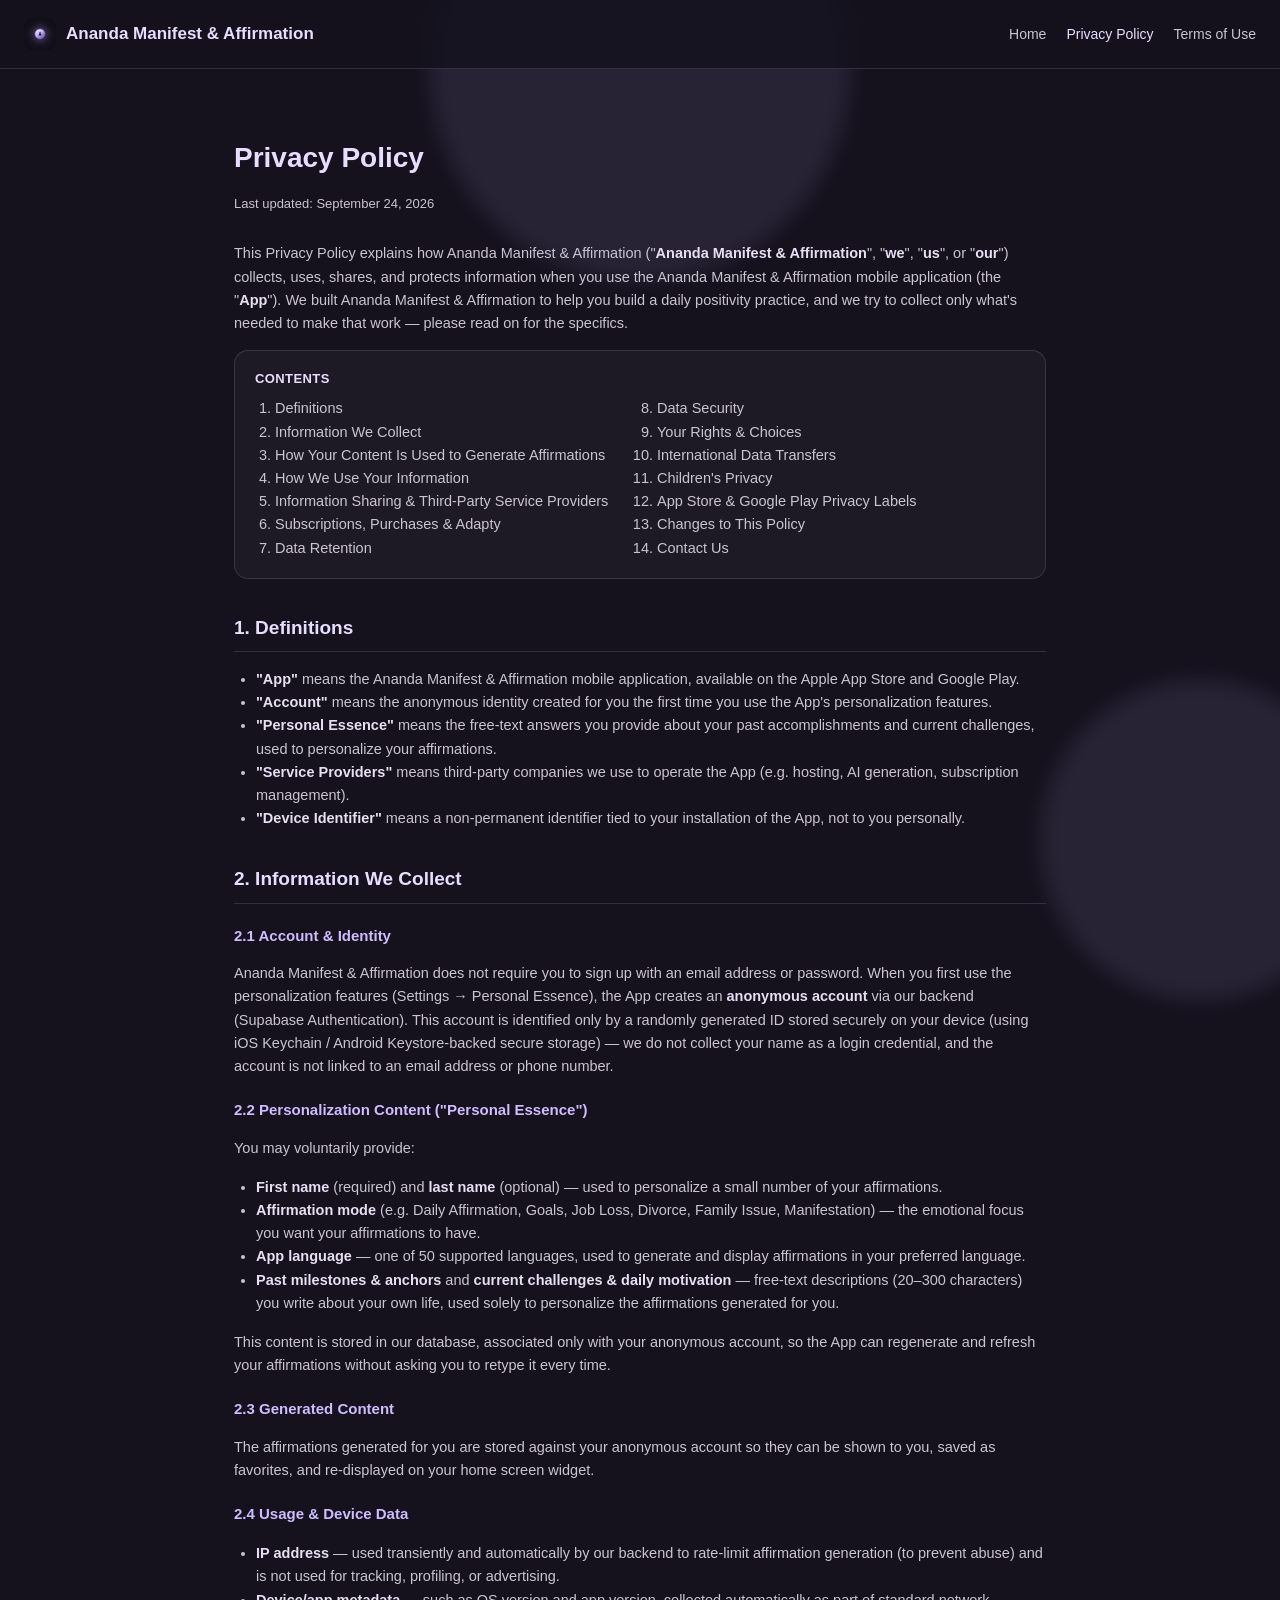
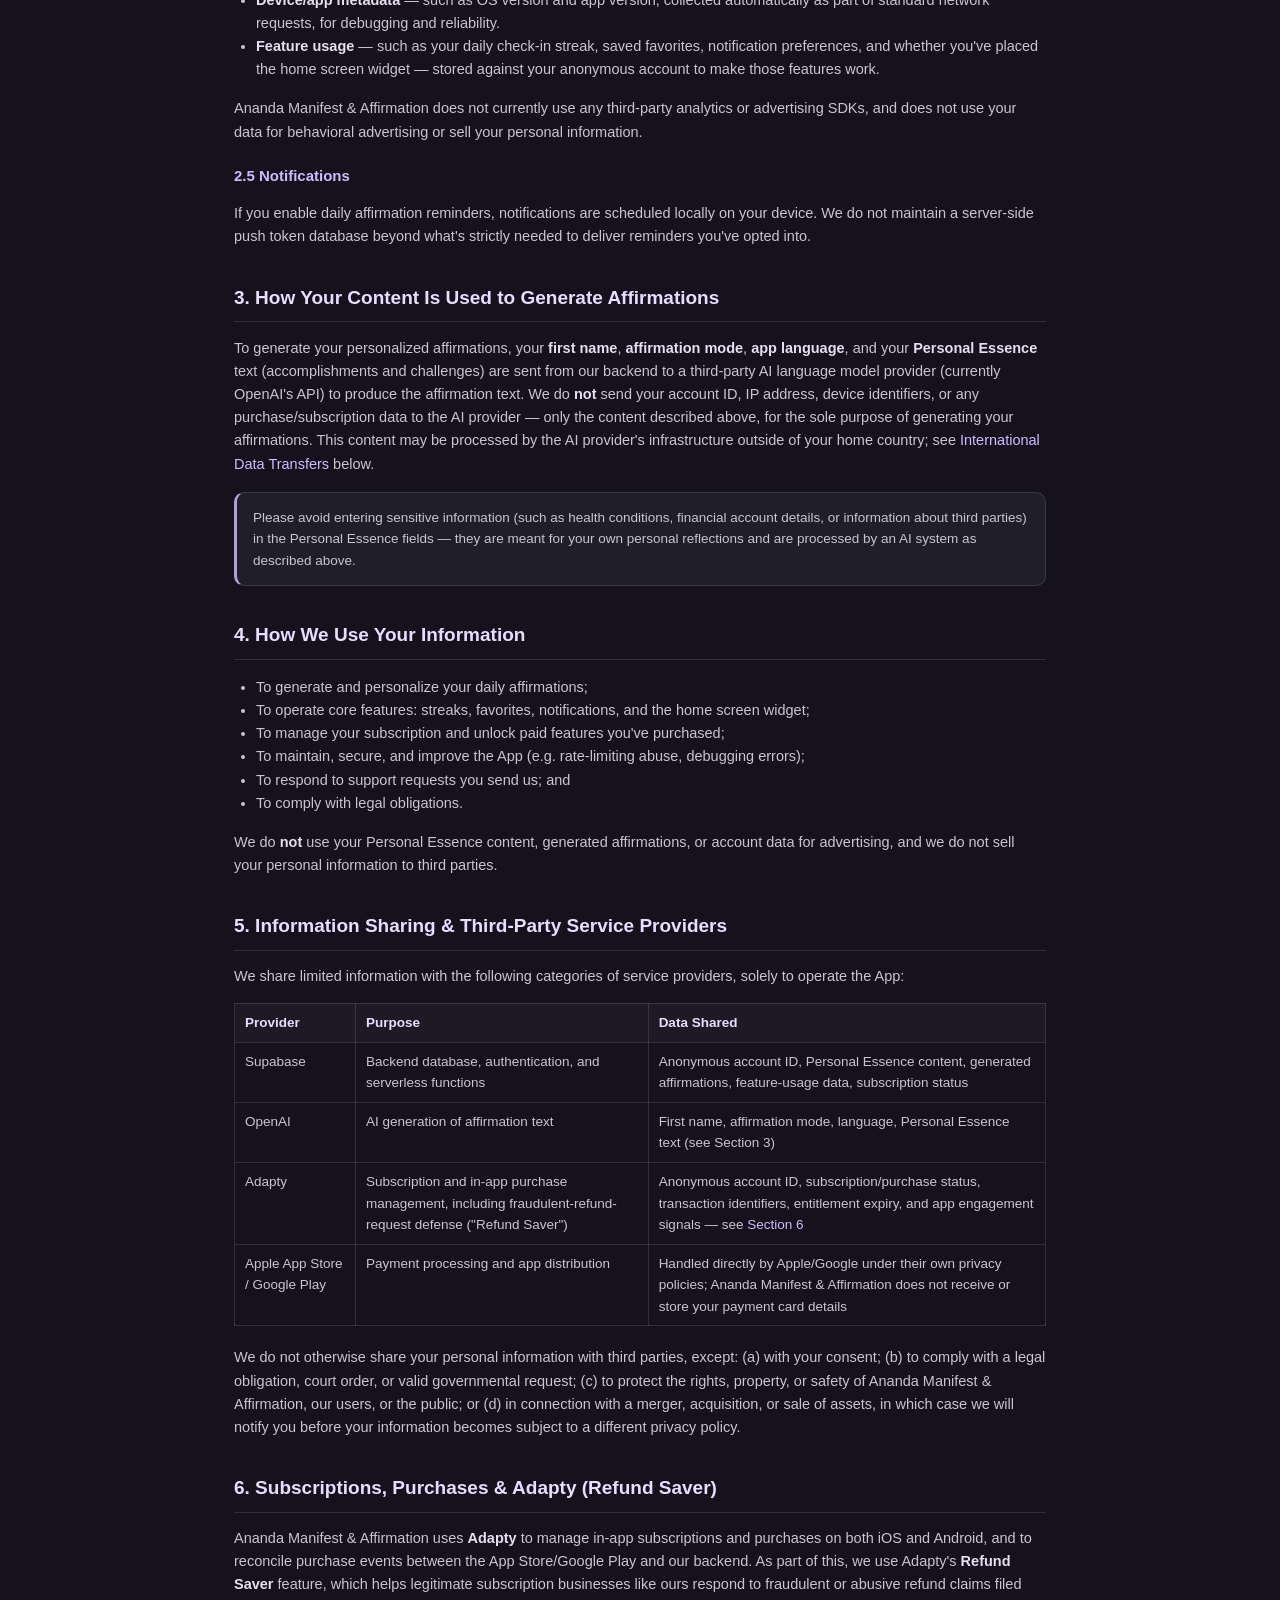
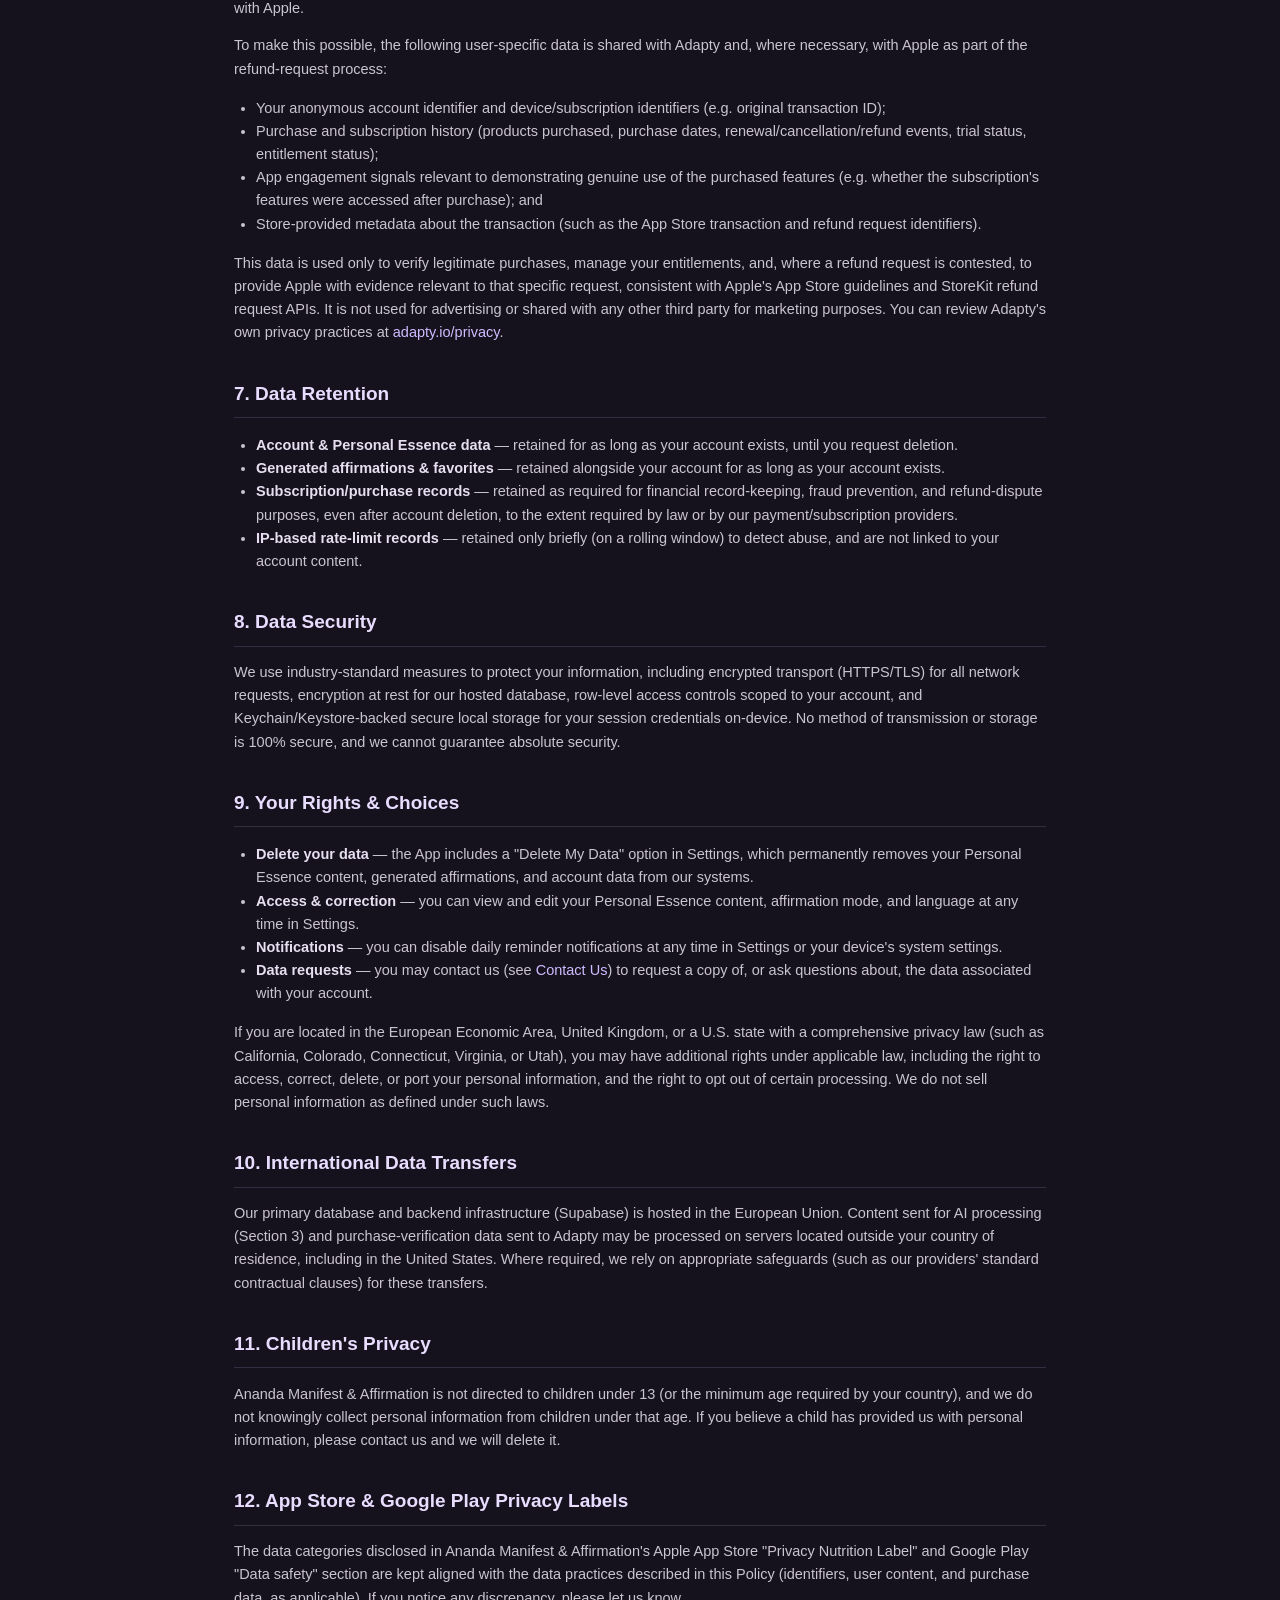
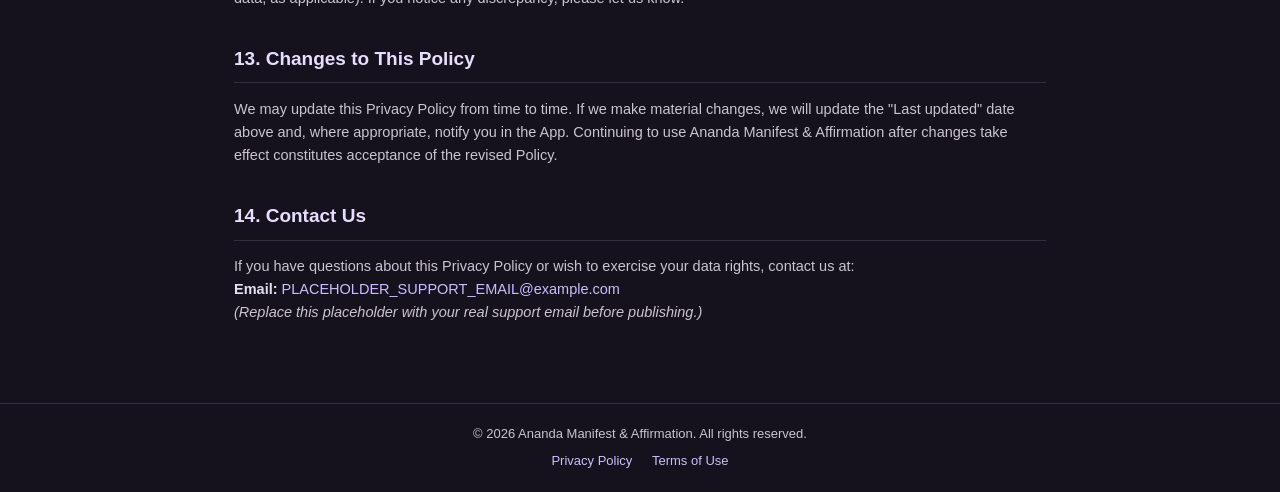
==== commit c56fc1f9: "Name OpenAI instead of Google Gemini as the AI provider Affirmation generation now uses OpenAI. Upda" ====
--- a/privacy.html
+++ b/privacy.html
@@ -23,7 +23,7 @@
 
 <main class="legal-doc">
   <h1>Privacy Policy</h1>
-  <p class="updated">Last updated: September 22, 2026</p>
+  <p class="updated">Last updated: September 24, 2026</p>
 
   <p>
     This Privacy Policy explains how Ananda Manifest & Affirmation ("<strong>Ananda Manifest & Affirmation</strong>", "<strong>we</strong>", "<strong>us</strong>", or
@@ -100,7 +100,7 @@
   <p>
     To generate your personalized affirmations, your <strong>first name</strong>, <strong>affirmation mode</strong>,
     <strong>app language</strong>, and your <strong>Personal Essence</strong> text (accomplishments and challenges)
-    are sent from our backend to a third-party AI language model provider (currently Google's Gemini API) to
+    are sent from our backend to a third-party AI language model provider (currently OpenAI's API) to
     produce the affirmation text. We do <strong>not</strong> send your account ID, IP address, device identifiers,
     or any purchase/subscription data to the AI provider — only the content described above, for the sole purpose
     of generating your affirmations. This content may be processed by the AI provider's infrastructure outside of
@@ -128,7 +128,7 @@
   <table>
     <tr><th>Provider</th><th>Purpose</th><th>Data Shared</th></tr>
     <tr><td>Supabase</td><td>Backend database, authentication, and serverless functions</td><td>Anonymous account ID, Personal Essence content, generated affirmations, feature-usage data, subscription status</td></tr>
-    <tr><td>Google Gemini (Google LLC)</td><td>AI generation of affirmation text</td><td>First name, affirmation mode, language, Personal Essence text (see Section 3)</td></tr>
+    <tr><td>OpenAI</td><td>AI generation of affirmation text</td><td>First name, affirmation mode, language, Personal Essence text (see Section 3)</td></tr>
     <tr><td>Adapty</td><td>Subscription and in-app purchase management, including fraudulent-refund-request defense ("Refund Saver")</td><td>Anonymous account ID, subscription/purchase status, transaction identifiers, entitlement expiry, and app engagement signals — see <a href="#subscriptions">Section 6</a></td></tr>
     <tr><td>Apple App Store / Google Play</td><td>Payment processing and app distribution</td><td>Handled directly by Apple/Google under their own privacy policies; Ananda Manifest & Affirmation does not receive or store your payment card details</td></tr>
   </table>
